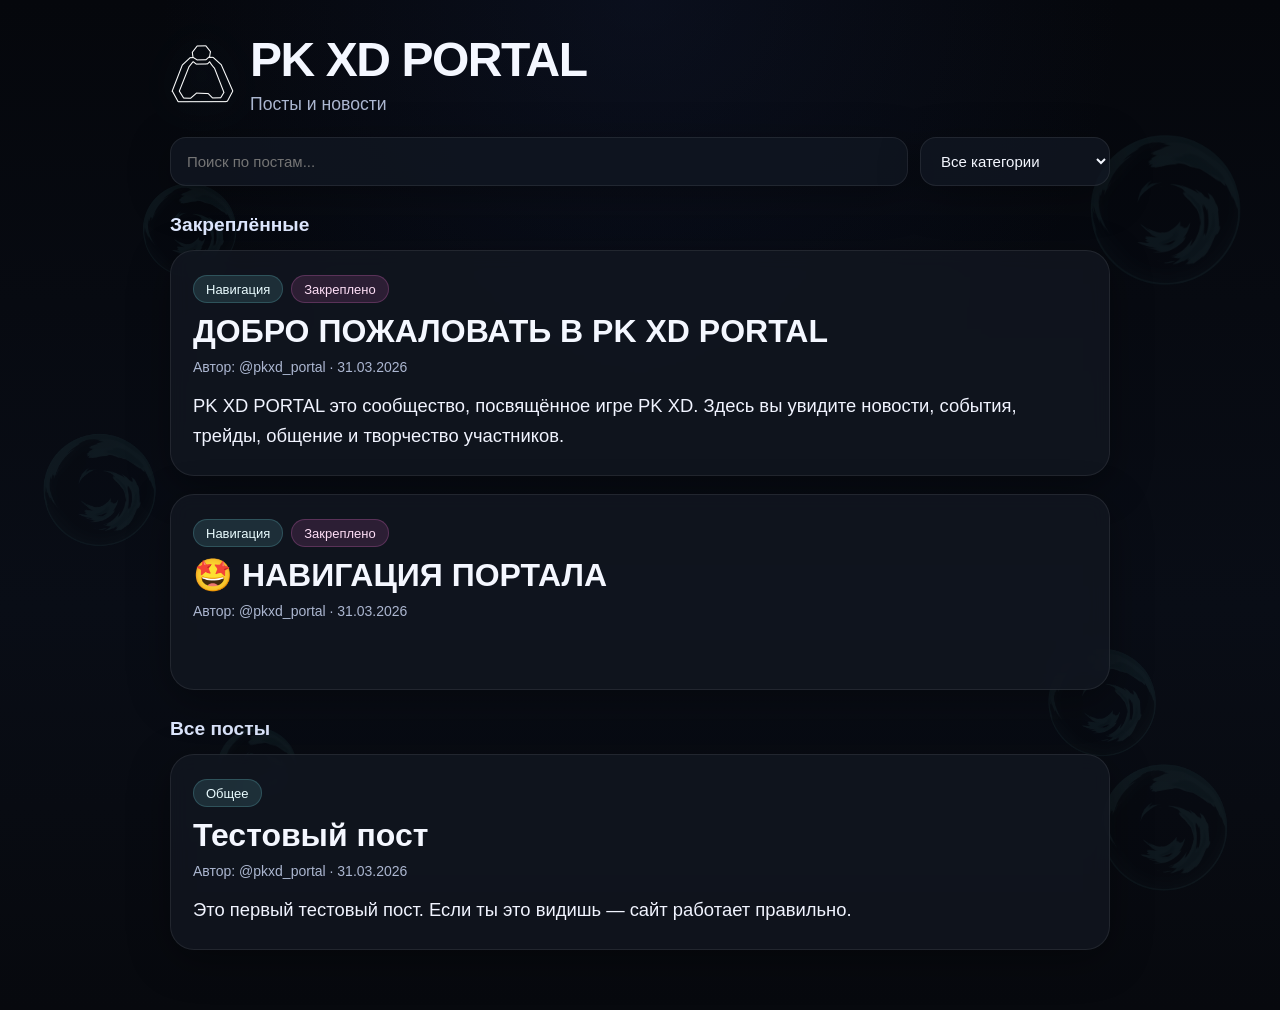
==== index.html @ 545fd077 "Refactor post handling and improve error handling" ====
<!DOCTYPE html>
<html lang="ru">
<head>
  <meta charset="UTF-8" />
  <meta name="viewport" content="width=device-width, initial-scale=1.0" />

  <title>PK XD PORTAL — Посты и новости</title>
  <meta name="description" content="Посты и новости PK XD PORTAL" />

  <meta property="og:title" content="PK XD PORTAL — Посты и новости" />
  <meta property="og:description" content="Новости, события, посты и обновления PK XD PORTAL" />
  <meta property="og:type" content="website" />
  <meta property="og:url" content="https://pkxdportal.github.io/pkxd-portal-posts/" />
  <meta property="og:image" content="https://pkxdportal.github.io/pkxd-portal-posts/assets/portal-badge.png" />

  <link rel="stylesheet" href="style.css" />
</head>
<body>
  <div class="page-bg"></div>

  <div class="container">
    <header class="hero">
      <div class="hero-top">
        <img
          src="assets/portal-badge.png"
          alt="Portal"
          class="hero-icon"
        />
        <div>
          <h1>PK XD PORTAL</h1>
          <p class="subtitle">Посты и новости</p>
        </div>
      </div>

      <div class="toolbar">
        <input
          id="searchInput"
          type="text"
          placeholder="Поиск по постам..."
          class="search-input"
        />

        <select id="categoryFilter" class="filter-select">
          <option value="all">Все категории</option>
        </select>
      </div>
    </header>

    <main>
      <section id="pinnedSection" class="section hidden">
        <h2 class="section-title">Закреплённые</h2>
        <div id="pinnedList" class="post-list"></div>
      </section>

      <section class="section">
        <h2 class="section-title">Все посты</h2>
        <div id="postList" class="post-list"></div>
      </section>
    </main>
  </div>

  <script>
    let allPosts = [];

    function parseDate(dateStr) {
      if (!dateStr || typeof dateStr !== "string" || !dateStr.includes(".")) {
        return new Date(0);
      }

      const [d, m, y] = dateStr.split(".");
      return new Date(`${y}-${m}-${d}`);
    }

    function sortPosts(posts) {
      return [...posts].sort((a, b) => {
        const aPinned = Boolean(a?.pinned);
        const bPinned = Boolean(b?.pinned);

        if (aPinned !== bPinned) {
          return bPinned - aPinned;
        }

        return parseDate(b?.date) - parseDate(a?.date);
      });
    }

    function escapeHtml(text) {
      return String(text ?? "")
        .replace(/&/g, "&amp;")
        .replace(/</g, "&lt;")
        .replace(/>/g, "&gt;");
    }

    function normalizePost(post) {
      return {
        title: post?.title || "Без названия",
        slug: post?.slug || "",
        date: post?.date || "",
        author: post?.author || "@pkxd_portal",
        description: post?.description || "",
        category: post?.category || "Общее",
        pinned: Boolean(post?.pinned)
      };
    }

    function renderCard(post) {
      const safePost = normalizePost(post);

      return `
        <a class="post-card" href="posts/${encodeURIComponent(safePost.slug)}.html">
          <div class="post-card-top">
            <div class="tag-row">
              <span class="tag">${escapeHtml(safePost.category)}</span>
              ${safePost.pinned ? `<span class="tag pin-tag">Закреплено</span>` : ""}
            </div>
          </div>
          <h3>${escapeHtml(safePost.title)}</h3>
          <div class="meta">Автор: ${escapeHtml(safePost.author)} · ${escapeHtml(safePost.date)}</div>
          <p>${escapeHtml(safePost.description)}</p>
        </a>
      `;
    }

    function renderPosts() {
      const search = document.getElementById("searchInput").value.trim().toLowerCase();
      const category = document.getElementById("categoryFilter").value;

      const filtered = sortPosts(allPosts).filter((rawPost) => {
        const post = normalizePost(rawPost);

        const title = post.title.toLowerCase();
        const description = post.description.toLowerCase();
        const postCategory = post.category.toLowerCase();

        const matchSearch =
          title.includes(search) ||
          description.includes(search) ||
          postCategory.includes(search);

        const matchCategory =
          category === "all" || post.category === category;

        return matchSearch && matchCategory;
      });

      const pinned = filtered.filter(post => post.pinned);
      const regular = filtered.filter(post => !post.pinned);

      const pinnedSection = document.getElementById("pinnedSection");
      const pinnedList = document.getElementById("pinnedList");
      const postList = document.getElementById("postList");

      pinnedList.innerHTML = pinned.map(renderCard).join("");
      postList.innerHTML = regular.map(renderCard).join("");

      if (pinned.length > 0) {
        pinnedSection.classList.remove("hidden");
      } else {
        pinnedSection.classList.add("hidden");
      }

      if (regular.length === 0 && pinned.length === 0) {
        postList.innerHTML = `<div class="empty-state">Ничего не найдено.</div>`;
      }
    }

    function fillCategories(posts) {
      const select = document.getElementById("categoryFilter");
      select.innerHTML = `<option value="all">Все категории</option>`;

      const categories = [
        ...new Set(posts.map(post => normalizePost(post).category))
      ].sort((a, b) => a.localeCompare(b, "ru"));

      for (const cat of categories) {
        const option = document.createElement("option");
        option.value = cat;
        option.textContent = cat;
        select.appendChild(option);
      }
    }

    async function loadPosts() {
      try {
        const response = await fetch(`posts.json?t=${Date.now()}`, {
          method: "GET",
          cache: "no-store",
          headers: {
            "Cache-Control": "no-cache"
          }
        });

        if (!response.ok) {
          throw new Error(`HTTP ${response.status}`);
        }

        const data = await response.json();

        if (!Array.isArray(data)) {
          throw new Error("posts.json должен быть массивом");
        }

        allPosts = data.map(normalizePost);

        fillCategories(allPosts);
        renderPosts();
      } catch (e) {
        document.getElementById("pinnedSection").classList.add("hidden");
        document.getElementById("postList").innerHTML =
          `<div class="empty-state">Не удалось загрузить посты.</div>`;
        console.error("Ошибка загрузки posts.json:", e);
      }
    }

    document.getElementById("searchInput").addEventListener("input", renderPosts);
    document.getElementById("categoryFilter").addEventListener("change", renderPosts);

    loadPosts();
  </script>
</body>
</html>
---- style.css ----
* {
  box-sizing: border-box;
}

:root {
  --bg: #07090e;
  --panel: rgba(18, 22, 32, 0.82);
  --panel-border: rgba(255, 255, 255, 0.08);
  --text: #f4f7ff;
  --muted: #acb7d1;
  --accent: #80f3ff;
  --accent-2: #ff77d9;
  --shadow: 0 10px 40px rgba(0, 0, 0, 0.35);
}

html {
  scroll-behavior: smooth;
}

body {
  margin: 0;
  font-family: Inter, Arial, sans-serif;
  background:
    radial-gradient(circle at top, rgba(20, 30, 60, 0.35), transparent 40%),
    linear-gradient(180deg, #05070c, #090d16 60%, #07090e);
  color: var(--text);
  min-height: 100vh;
  overflow-x: hidden;
}

.page-bg {
  position: fixed;
  inset: 0;
  pointer-events: none;
  z-index: 0;
  background-image:
    url("assets/portal-bg.webp"),
    url("assets/portal-bg.webp"),
    url("assets/portal-bg.webp"),
    url("assets/portal-bg.webp"),
    url("assets/portal-bg.webp"),
    url("assets/portal-bg.webp");
  background-repeat: no-repeat;
  background-size:
    160px 160px,
    120px 120px,
    135px 135px,
    100px 100px,
    115px 115px,
    85px 85px;
  background-position:
    right 34px top 130px,
    left 40px top 430px,
    right 48px top 760px,
    left 140px top 180px,
    right 120px bottom 140px,
    left 18% bottom 90px;
  opacity: 0.06;
}

.container {
  position: relative;
  z-index: 1;
  max-width: 980px;
  margin: 0 auto;
  padding: 36px 20px 60px;
}

.hero {
  margin-bottom: 28px;
}

.hero-top {
  display: flex;
  align-items: center;
  gap: 16px;
  margin-bottom: 22px;
}

.hero-icon {
  width: 64px;
  height: 64px;
  object-fit: contain;
  filter: drop-shadow(0 0 18px rgba(128, 243, 255, 0.18));
}

.hero h1 {
  margin: 0;
  font-size: 3rem;
  line-height: 1;
  letter-spacing: -0.03em;
}

.subtitle {
  margin: 10px 0 0;
  color: var(--muted);
  font-size: 1.1rem;
}

.toolbar {
  display: flex;
  gap: 12px;
  flex-wrap: wrap;
}

.search-input,
.filter-select {
  background: rgba(17, 23, 34, 0.82);
  color: var(--text);
  border: 1px solid rgba(255, 255, 255, 0.08);
  border-radius: 16px;
  padding: 14px 16px;
  font-size: 15px;
  outline: none;
  box-shadow: var(--shadow);
}

.search-input {
  flex: 1 1 320px;
}

.filter-select {
  min-width: 190px;
}

.section {
  margin-top: 28px;
}

.section-title {
  margin: 0 0 14px;
  font-size: 1.2rem;
  color: #dfe8ff;
}

.post-list {
  display: flex;
  flex-direction: column;
  gap: 18px;
}

.post-card {
  display: block;
  text-decoration: none;
  color: inherit;
  background: var(--panel);
  border: 1px solid var(--panel-border);
  border-radius: 24px;
  padding: 24px 22px;
  backdrop-filter: blur(10px);
  box-shadow: var(--shadow);
  transition: transform 0.18s ease, border-color 0.18s ease, box-shadow 0.18s ease;
}

.post-card:hover {
  transform: translateY(-3px);
  border-color: rgba(128, 243, 255, 0.2);
  box-shadow: 0 16px 42px rgba(0, 0, 0, 0.45);
}

.post-card h3 {
  margin: 0 0 10px;
  font-size: 2rem;
  line-height: 1.05;
}

.post-card p {
  margin: 0;
  font-size: 1.15rem;
  line-height: 1.65;
  color: #f1f4ff;
}

.meta {
  color: var(--muted);
  font-size: 14px;
  margin-bottom: 16px;
}

.tag-row {
  display: flex;
  gap: 8px;
  flex-wrap: wrap;
  margin-bottom: 12px;
}

.tag {
  display: inline-flex;
  align-items: center;
  min-height: 28px;
  padding: 0 12px;
  border-radius: 999px;
  font-size: 13px;
  color: #eafcff;
  background: rgba(128, 243, 255, 0.12);
  border: 1px solid rgba(128, 243, 255, 0.18);
}

.pin-tag {
  background: rgba(255, 119, 217, 0.12);
  border-color: rgba(255, 119, 217, 0.22);
  color: #ffdff7;
}

.hidden {
  display: none;
}

.empty-state {
  background: var(--panel);
  border: 1px solid var(--panel-border);
  border-radius: 24px;
  padding: 24px;
  color: var(--muted);
}

/* post page */
.post-page-wrap {
  position: relative;
  z-index: 1;
  max-width: 860px;
  margin: 0 auto;
  padding: 34px 20px 70px;
}

.post-page {
  background: rgba(14, 18, 28, 0.78);
  border: 1px solid rgba(255, 255, 255, 0.08);
  border-radius: 28px;
  padding: 28px 24px 32px;
  backdrop-filter: blur(12px);
  box-shadow: var(--shadow);
}

.back-link {
  display: inline-block;
  margin-bottom: 20px;
  color: var(--accent);
  text-decoration: none;
  font-size: 15px;
}

.back-link:hover {
  text-decoration: underline;
}

.post-page h1 {
  margin: 0 0 12px;
  font-size: 2.6rem;
  line-height: 1.05;
}

.post-content {
  font-size: 1.14rem;
  line-height: 1.9;
  color: #f2f6ff;
}

.post-content p {
  margin: 0 0 1.1em;
}

.post-actions {
  display: flex;
  gap: 10px;
  flex-wrap: wrap;
  margin-top: 28px;
}

.action-btn {
  border: 1px solid rgba(255, 255, 255, 0.08);
  background: rgba(18, 24, 36, 0.82);
  color: var(--text);
  border-radius: 14px;
  padding: 12px 14px;
  cursor: pointer;
  font-size: 14px;
}

.like-count {
  color: var(--muted);
  font-size: 14px;
}

@media (max-width: 700px) {
  .container {
    padding: 28px 16px 52px;
  }

  .hero {
    margin-bottom: 22px;
  }

  .hero-top {
    align-items: center;
    gap: 12px;
    margin-bottom: 18px;
  }

  .hero h1 {
    font-size: 2rem;
    line-height: 0.98;
    letter-spacing: -0.02em;
  }

  .subtitle {
    font-size: 0.98rem;
    margin-top: 8px;
  }

  .hero-icon {
    width: 44px;
    height: 44px;
    flex-shrink: 0;
  }

  .toolbar {
    gap: 10px;
  }

  .search-input,
  .filter-select {
    width: 100%;
    min-width: 0;
    padding: 14px 14px;
    font-size: 14px;
  }

  .post-card {
    padding: 20px 18px;
    border-radius: 22px;
  }

  .post-card h3,
  .post-page h1 {
    font-size: 1.55rem;
    line-height: 1.04;
  }

  .post-card p,
  .post-content {
    font-size: 1rem;
    line-height: 1.75;
  }

  .meta {
    font-size: 13px;
  }

  .tag {
    font-size: 12px;
    min-height: 26px;
    padding: 0 11px;
  }

  .page-bg {
    background-image:
      url("assets/portal-bg.webp"),
      url("assets/portal-bg.webp"),
      url("assets/portal-bg.webp"),
      url("assets/portal-bg.webp"),
      url("assets/portal-bg.webp"),
      url("assets/portal-bg.webp");
    background-repeat: no-repeat;
    background-size:
      96px 96px,
      74px 74px,
      84px 84px,
      64px 64px,
      76px 76px,
      56px 56px;
    background-position:
      right -10px top 205px,
      left -8px top 690px,
      right -10px top 1080px,
      left 74% top 430px,
      left 6px bottom 180px,
      right 12% bottom 80px;
    opacity: 0.05;
  }
}
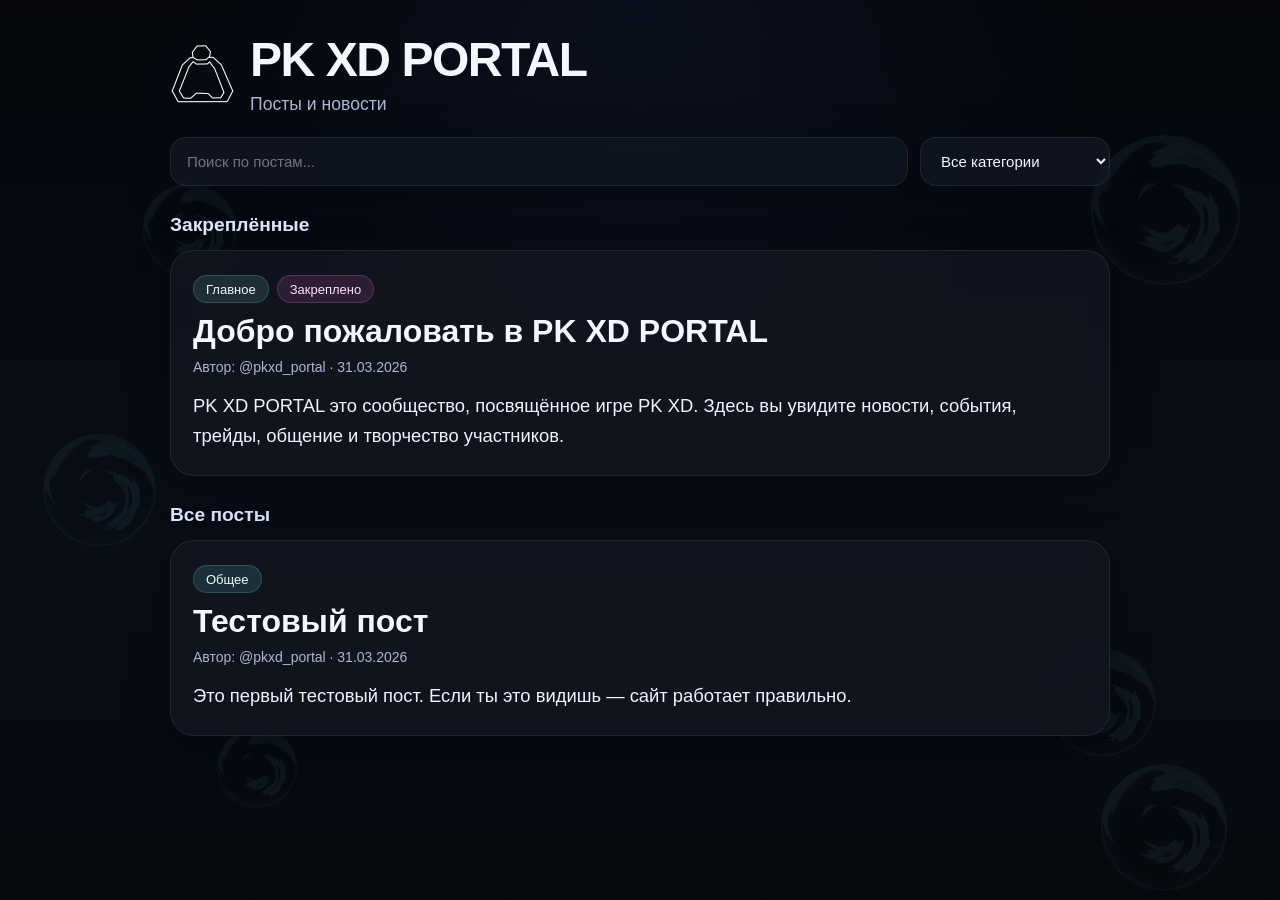
==== commit d5ed4f4c: "Fix author handle in post object" ====
--- a/index.html
+++ b/index.html
@@ -96,7 +96,7 @@
         title: post?.title || "Без названия",
         slug: post?.slug || "",
         date: post?.date || "",
-        author: post?.author || "@pkxd_portal",
+        author: post?.author || "@pkxdportal",
         description: post?.description || "",
         category: post?.category || "Общее",
         pinned: Boolean(post?.pinned)
--- a/style.css
+++ b/style.css
@@ -260,6 +260,16 @@
   margin: 0 0 1.1em;
 }
 
+.post-content a {
+  color: var(--accent);
+  text-decoration: underline;
+  word-break: break-word;
+}
+
+.post-content a:hover {
+  opacity: 0.9;
+}
+
 .post-actions {
   display: flex;
   gap: 10px;
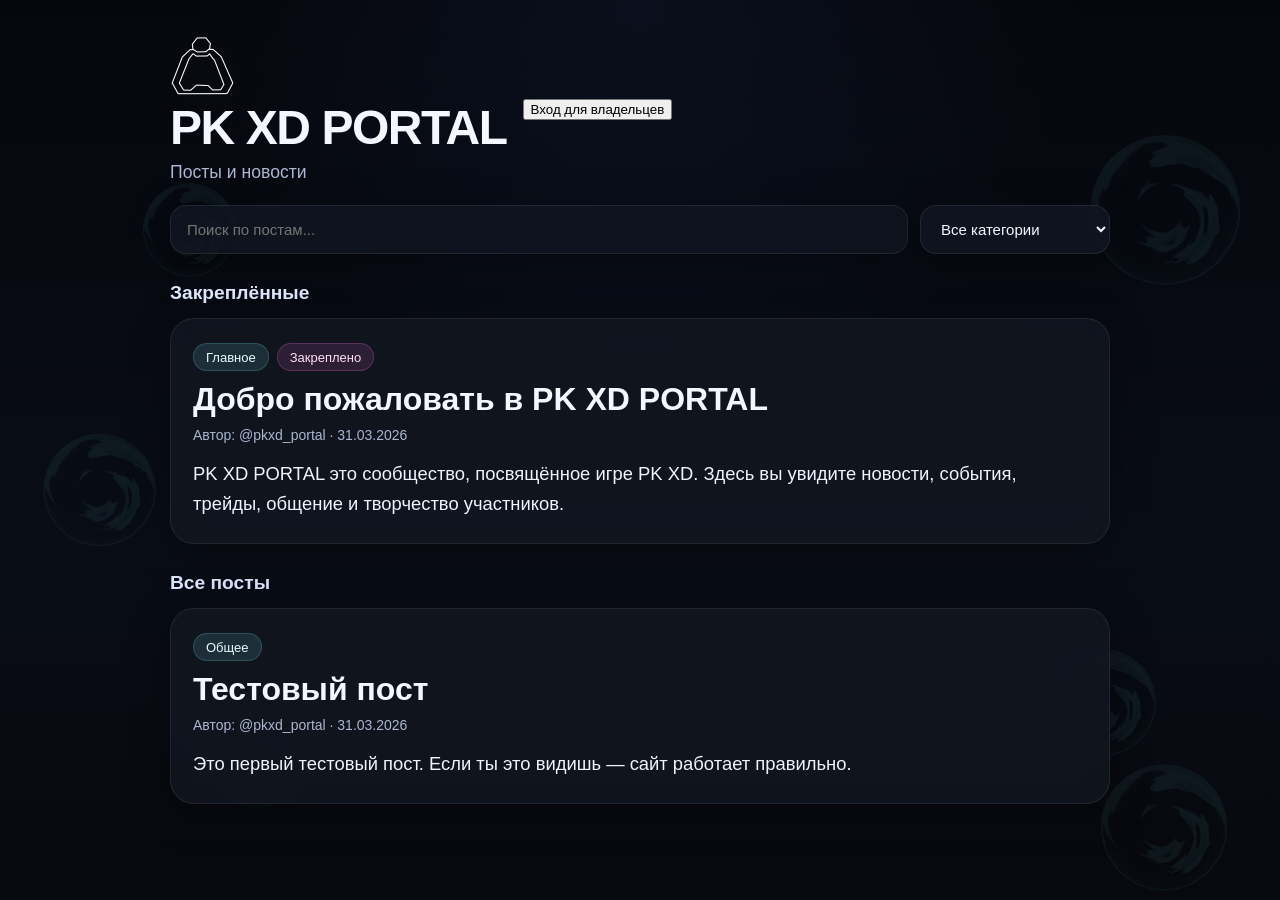
==== commit 46e79f3d: "Refactor login/logout functions and update author handle" ====
--- a/index.html
+++ b/index.html
@@ -21,14 +21,21 @@
   <div class="container">
     <header class="hero">
       <div class="hero-top">
-        <img
-          src="assets/portal-badge.png"
-          alt="Portal"
-          class="hero-icon"
-        />
-        <div>
-          <h1>PK XD PORTAL</h1>
-          <p class="subtitle">Посты и новости</p>
+        <div class="hero-title-wrap">
+          <img
+            src="assets/portal-badge.png"
+            alt="Portal"
+            class="hero-icon"
+          />
+          <div>
+            <h1>PK XD PORTAL</h1>
+            <p class="subtitle">Посты и новости</p>
+          </div>
+        </div>
+
+        <div class="owner-actions">
+          <button id="loginBtn" class="owner-btn" onclick="login()">Вход для владельцев</button>
+          <button id="logoutBtn" class="owner-btn hidden" onclick="logout()">Выйти</button>
         </div>
       </div>
 
@@ -96,7 +103,7 @@
         title: post?.title || "Без названия",
         slug: post?.slug || "",
         date: post?.date || "",
-        author: post?.author || "@pkxdportal",
+        author: post?.author || "@pkxd_portal",
         description: post?.description || "",
         category: post?.category || "Общее",
         pinned: Boolean(post?.pinned)
@@ -180,6 +187,36 @@
       }
     }
 
+    function login() {
+      window.location.href = "https://YOUR-WORKER.workers.dev/login";
+    }
+
+    function logout() {
+      localStorage.removeItem("gh_token");
+      localStorage.removeItem("gh_login");
+      document.body.classList.remove("admin");
+      updateAuthUI();
+      location.reload();
+    }
+
+    function updateAuthUI() {
+      const token = localStorage.getItem("gh_token");
+      const login = localStorage.getItem("gh_login");
+
+      const loginBtn = document.getElementById("loginBtn");
+      const logoutBtn = document.getElementById("logoutBtn");
+
+      if (token && login === "pkxdportal") {
+        document.body.classList.add("admin");
+        loginBtn.classList.add("hidden");
+        logoutBtn.classList.remove("hidden");
+      } else {
+        document.body.classList.remove("admin");
+        loginBtn.classList.remove("hidden");
+        logoutBtn.classList.add("hidden");
+      }
+    }
+
     async function loadPosts() {
       try {
         const response = await fetch(`posts.json?t=${Date.now()}`, {
@@ -215,6 +252,7 @@
     document.getElementById("searchInput").addEventListener("input", renderPosts);
     document.getElementById("categoryFilter").addEventListener("change", renderPosts);
 
+    updateAuthUI();
     loadPosts();
   </script>
 </body>
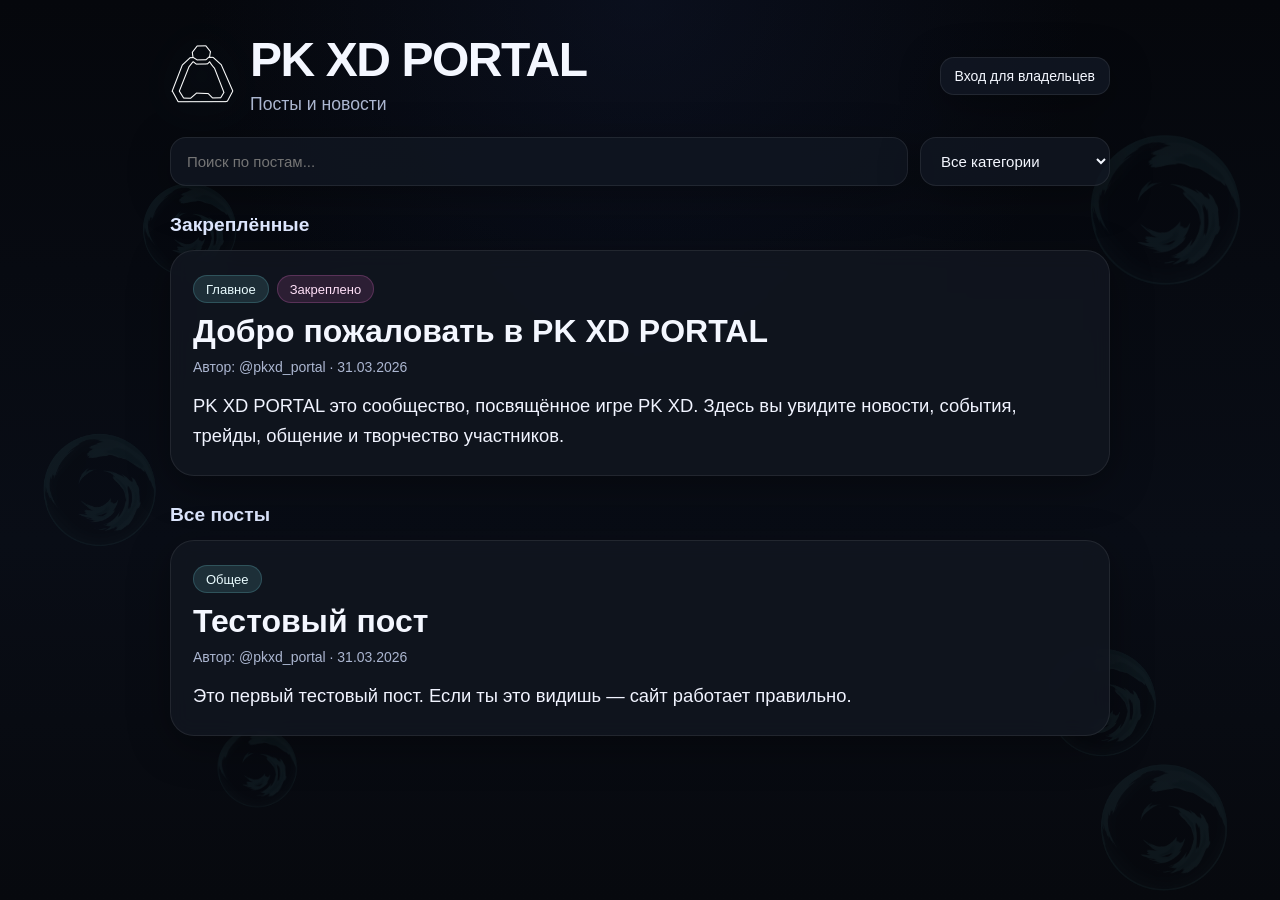
==== commit 3d154115: "Update login URL to use HTTPS" ====
--- a/index.html
+++ b/index.html
@@ -188,7 +188,7 @@
     }
 
     function login() {
-      window.location.href = "https://YOUR-WORKER.workers.dev/login";
+      window.location.href = "https://pkxd-auth.turborussnezkiy.workers.dev/login";
     }
 
     function logout() {
--- a/style.css
+++ b/style.css
@@ -73,8 +73,17 @@
 .hero-top {
   display: flex;
   align-items: center;
+  justify-content: space-between;
   gap: 16px;
   margin-bottom: 22px;
+  flex-wrap: wrap;
+}
+
+.hero-title-wrap {
+  display: flex;
+  align-items: center;
+  gap: 16px;
+  min-width: 0;
 }
 
 .hero-icon {
@@ -95,6 +104,30 @@
   margin: 10px 0 0;
   color: var(--muted);
   font-size: 1.1rem;
+}
+
+.owner-actions {
+  margin-left: auto;
+  display: flex;
+  gap: 10px;
+  align-items: center;
+}
+
+.owner-btn {
+  border: 1px solid rgba(255, 255, 255, 0.08);
+  background: rgba(18, 24, 36, 0.82);
+  color: var(--text);
+  border-radius: 14px;
+  padding: 10px 14px;
+  cursor: pointer;
+  font-size: 14px;
+  box-shadow: var(--shadow);
+  transition: border-color 0.18s ease, transform 0.18s ease;
+}
+
+.owner-btn:hover {
+  border-color: rgba(128, 243, 255, 0.22);
+  transform: translateY(-1px);
 }
 
 .toolbar {
@@ -203,7 +236,7 @@
 }
 
 .hidden {
-  display: none;
+  display: none !important;
 }
 
 .empty-state {
@@ -302,9 +335,13 @@
   }
 
   .hero-top {
-    align-items: center;
     gap: 12px;
     margin-bottom: 18px;
+  }
+
+  .hero-title-wrap {
+    width: 100%;
+    gap: 12px;
   }
 
   .hero h1 {
@@ -322,6 +359,17 @@
     width: 44px;
     height: 44px;
     flex-shrink: 0;
+  }
+
+  .owner-actions {
+    width: 100%;
+    margin-left: 0;
+    display: flex;
+    flex-direction: column;
+  }
+
+  .owner-btn {
+    width: 100%;
   }
 
   .toolbar {
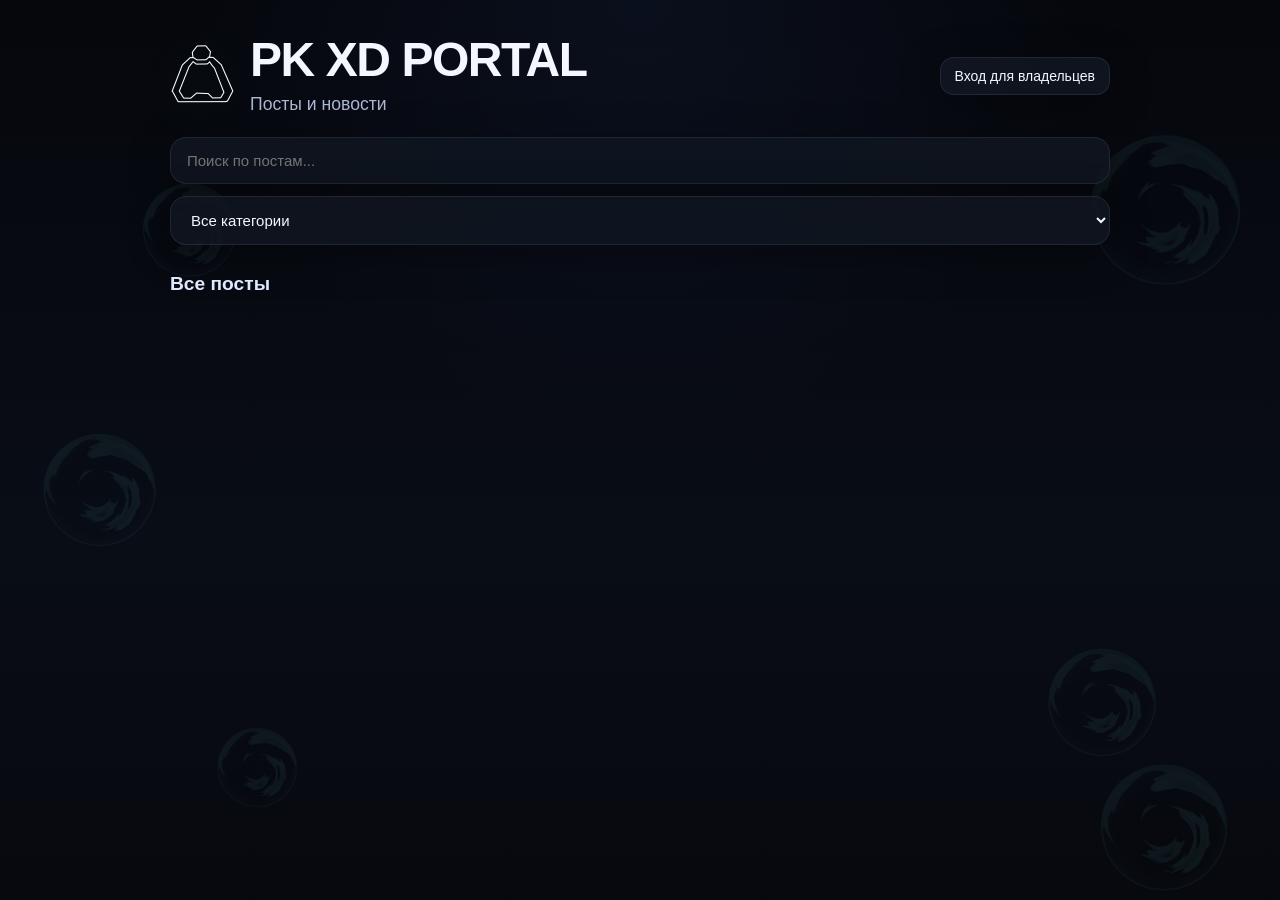
==== commit 376a8398: "Implement new post modal and update buttons Added new post creation functionality and updated login/" ====
--- a/index.html
+++ b/index.html
@@ -34,8 +34,9 @@
         </div>
 
         <div class="owner-actions">
-          <button id="loginBtn" class="owner-btn" onclick="login()">Вход для владельцев</button>
-          <button id="logoutBtn" class="owner-btn hidden" onclick="logout()">Выйти</button>
+          <button id="newPostBtn" class="owner-btn hidden" type="button" onclick="openCreateModal()">+ Новый пост</button>
+          <button id="loginBtn" class="owner-btn" type="button" onclick="login()">Вход для владельцев</button>
+          <button id="logoutBtn" class="owner-btn hidden" type="button" onclick="logout()">Выйти</button>
         </div>
       </div>
 
@@ -66,155 +67,663 @@
     </main>
   </div>
 
-  <script>
-    let allPosts = [];
-
-    function parseDate(dateStr) {
-      if (!dateStr || typeof dateStr !== "string" || !dateStr.includes(".")) {
-        return new Date(0);
-      }
-
-      const [d, m, y] = dateStr.split(".");
-      return new Date(`${y}-${m}-${d}`);
-    }
-
-    function sortPosts(posts) {
-      return [...posts].sort((a, b) => {
-        const aPinned = Boolean(a?.pinned);
-        const bPinned = Boolean(b?.pinned);
-
-        if (aPinned !== bPinned) {
-          return bPinned - aPinned;
-        }
-
-        return parseDate(b?.date) - parseDate(a?.date);
-      });
-    }
-
-    function escapeHtml(text) {
-      return String(text ?? "")
-        .replace(/&/g, "&amp;")
-        .replace(/</g, "&lt;")
-        .replace(/>/g, "&gt;");
-    }
-
-    function normalizePost(post) {
-      return {
-        title: post?.title || "Без названия",
-        slug: post?.slug || "",
-        date: post?.date || "",
-        author: post?.author || "@pkxd_portal",
-        description: post?.description || "",
-        category: post?.category || "Общее",
-        pinned: Boolean(post?.pinned)
-      };
-    }
-
-    function renderCard(post) {
-      const safePost = normalizePost(post);
-
-      return `
-        <a class="post-card" href="posts/${encodeURIComponent(safePost.slug)}.html">
-          <div class="post-card-top">
-            <div class="tag-row">
-              <span class="tag">${escapeHtml(safePost.category)}</span>
-              ${safePost.pinned ? `<span class="tag pin-tag">Закреплено</span>` : ""}
-            </div>
-          </div>
-          <h3>${escapeHtml(safePost.title)}</h3>
-          <div class="meta">Автор: ${escapeHtml(safePost.author)} · ${escapeHtml(safePost.date)}</div>
-          <p>${escapeHtml(safePost.description)}</p>
-        </a>
-      `;
-    }
-
-    function renderPosts() {
-      const search = document.getElementById("searchInput").value.trim().toLowerCase();
-      const category = document.getElementById("categoryFilter").value;
-
-      const filtered = sortPosts(allPosts).filter((rawPost) => {
-        const post = normalizePost(rawPost);
-
-        const title = post.title.toLowerCase();
-        const description = post.description.toLowerCase();
-        const postCategory = post.category.toLowerCase();
-
-        const matchSearch =
-          title.includes(search) ||
-          description.includes(search) ||
-          postCategory.includes(search);
-
-        const matchCategory =
-          category === "all" || post.category === category;
-
-        return matchSearch && matchCategory;
-      });
-
-      const pinned = filtered.filter(post => post.pinned);
-      const regular = filtered.filter(post => !post.pinned);
-
-      const pinnedSection = document.getElementById("pinnedSection");
-      const pinnedList = document.getElementById("pinnedList");
-      const postList = document.getElementById("postList");
-
-      pinnedList.innerHTML = pinned.map(renderCard).join("");
-      postList.innerHTML = regular.map(renderCard).join("");
-
-      if (pinned.length > 0) {
-        pinnedSection.classList.remove("hidden");
-      } else {
-        pinnedSection.classList.add("hidden");
-      }
-
-      if (regular.length === 0 && pinned.length === 0) {
-        postList.innerHTML = `<div class="empty-state">Ничего не найдено.</div>`;
-      }
-    }
-
-    function fillCategories(posts) {
-      const select = document.getElementById("categoryFilter");
-      select.innerHTML = `<option value="all">Все категории</option>`;
-
-      const categories = [
-        ...new Set(posts.map(post => normalizePost(post).category))
-      ].sort((a, b) => a.localeCompare(b, "ru"));
-
-      for (const cat of categories) {
-        const option = document.createElement("option");
-        option.value = cat;
-        option.textContent = cat;
-        select.appendChild(option);
-      }
-    }
-
-    function login() {
-      window.location.href = "https://pkxd-auth.turborussnezkiy.workers.dev/login";
-    }
-
-    function logout() {
-      localStorage.removeItem("gh_token");
-      localStorage.removeItem("gh_login");
-      document.body.classList.remove("admin");
-      updateAuthUI();
-      location.reload();
-    }
-
-    function updateAuthUI() {
-      const token = localStorage.getItem("gh_token");
-      const login = localStorage.getItem("gh_login");
-
-      const loginBtn = document.getElementById("loginBtn");
+  <div id="adminModal" class="modal-backdrop hidden">
+    <div class="modal-card">
+      <div class="modal-header">
+        <h2 id="modalTitle">Новый пост</h2>
+        <button class="modal-close" type="button" onclick="closeAdminModal()">✕</button>
+      </div>
+
+      <div class="modal-body">
+        <input type="hidden" id="postMode" value="create" />
+        <input type="hidden" id="postOriginalSlug" value="" />
+
+        <label class="form-label">
+          Slug
+          <input id="postSlug" class="form-input" type="text" placeholder="dobro-pozhalovat-v-portal" />
+        </label>
+
+        <label class="form-label">
+          Заголовок
+          <input id="postTitle" class="form-input" type="text" placeholder="Заголовок поста" />
+        </label>
+
+        <label class="form-label">
+          Краткое описание
+          <input id="postDescription" class="form-input" type="text" placeholder="Краткий текст для карточки" />
+        </label>
+
+        <div class="form-grid">
+          <label class="form-label">
+            Категория
+            <input id="postCategory" class="form-input" type="text" placeholder="Новости" />
+          </label>
+
+          <label class="form-label checkbox-label">
+            <input id="postPinned" type="checkbox" />
+            <span>Закрепить пост</span>
+          </label>
+        </div>
+
+        <label class="form-label">
+          Картинка поста
+          <div class="image-tools">
+            <input id="postImage" class="form-input" type="text" placeholder="assets/posts/..." readonly />
+            <input id="imageUpload" type="file" accept="image/*" hidden />
+            <button type="button" class="secondary-btn" onclick="document.getElementById('imageUpload').click()">Загрузить</button>
+[03.04.2026 9:32] TURBORAY: const loginBtn = document.getElementById("loginBtn");
       const logoutBtn = document.getElementById("logoutBtn");
+      const newPostBtn = document.getElementById("newPostBtn");
 
       if (token && login === "pkxdportal") {
         document.body.classList.add("admin");
         loginBtn.classList.add("hidden");
         logoutBtn.classList.remove("hidden");
+        newPostBtn.classList.remove("hidden");
       } else {
         document.body.classList.remove("admin");
         loginBtn.classList.remove("hidden");
         logoutBtn.classList.add("hidden");
-      }
+        newPostBtn.classList.add("hidden");
+      }
+    }
+
+    function isAdmin() {
+      return document.body.classList.contains("admin");
+    }
+
+    function getToken() {
+      return localStorage.getItem("gh_token") || "";
+    }
+
+    async function ghFetch(url, options = {}) {
+      const token = getToken();
+
+      if (!token) {
+        throw new Error("Нет GitHub токена. Войди заново.");
+      }
+
+      const response = await fetch(url, {
+        ...options,
+        headers: {
+          "Authorization": Bearer ${token},
+          "Accept": "application/vnd.github+json",
+          ...(options.headers || {})
+        }
+      });
+
+      return response;
+    }
+
+    function encodeBase64Unicode(str) {
+      return btoa(unescape(encodeURIComponent(str)));
+    }
+
+    async function getRepoFile(path) {
+      const url = https://api.github.com/repos/${REPO_OWNER}/${REPO_NAME}/contents/${path};
+      const response = await ghFetch(url);
+
+      if (response.status === 404) {
+        return null;
+      }
+
+      if (!response.ok) {
+        throw new Error(`Ошибка чтения ${path}: HTTP ${response.status}`);
+      }
+
+      return await response.json();
+    }
+
+    async function putRepoFile(path, content, message, sha = null) {
+      const url = https://api.github.com/repos/${REPO_OWNER}/${REPO_NAME}/contents/${path};
+      const body = {
+        message,
+        content: encodeBase64Unicode(content)
+      };
+
+      if (sha) {
+        body.sha = sha;
+      }
+
+      const response = await ghFetch(url, {
+        method: "PUT",
+        headers: {
+          "Content-Type": "application/json"
+        },
+        body: JSON.stringify(body)
+      });
+
+      if (!response.ok) {
+        const text = await response.text();
+        throw new Error(`Ошибка записи ${path}: HTTP ${response.status}\n${text}`);
+      }
+
+      return await response.json();
+    }
+
+    async function putRepoBinaryFile(path, base64Content, message, sha = null) {
+      const url = https://api.github.com/repos/${REPO_OWNER}/${REPO_NAME}/contents/${path};
+      const body = {
+        message,
+        content: base64Content
+      };
+
+      if (sha) {
+        body.sha = sha;
+      }
+
+      const response = await ghFetch(url, {
+        method: "PUT",
+        headers: {
+          "Content-Type": "application/json"
+        },
+        body: JSON.stringify(body)
+      });
+
+      if (!response.ok) {
+        const text = await response.text();
+        throw new Error(`Ошибка загрузки файла ${path}: HTTP ${response.status}\n${text}`);
+      }
+
+      return await response.json();
+    }
+
+    async function deleteRepoFile(path, message, sha) {
+      const url = https://api.github.com/repos/${REPO_OWNER}/${REPO_NAME}/contents/${path};
+
+      const response = await ghFetch(url, {
+        method: "DELETE",
+        headers: {
+          "Content-Type": "application/json"
+        },
+        body: JSON.stringify({
+          message,
+          sha
+        })
+      });
+
+      if (!response.ok) {
+        const text = await response.text();
+        throw new Error(`Ошибка удаления ${path}: HTTP ${response.status}\n${text}`);
+      }
+
+      return await response.json();
+    }
+
+    async function loadPostsJsonFromRepo() {
+      const file = await getRepoFile("posts.json");
+      if (!file) {
+        throw new Error("posts.json не найден");
+      }
+
+      const json = decodeURIComponent(escape(atob(file.content.replace(/\n/g, ""))));
+      return {
+        data: JSON.parse(json),
+        sha: file.sha
+      };
+    }
+[03.04.2026 9:32] TURBORAY: async function loadPostHtmlContent(slug) {
+      const response = await fetch(`posts/${encodeURIComponent(slug)}.html?t=${Date.now()}`, {
+        cache: "no-store"
+      });
+
+      if (!response.ok) {
+        return {
+          content: "",
+          image: ""
+        };
+      }
+
+      const html = await response.text();
+      const doc = new DOMParser().parseFromString(html, "text/html");
+
+      const paragraphs = [...doc.querySelectorAll(".post-content p")]
+        .map(p => p.textContent.trim())
+        .filter(Boolean);
+
+      const imageEl = doc.querySelector(".post-cover img");
+      const image = imageEl ? imageEl.getAttribute("src").replace("../", "") : "";
+
+      return {
+        content: paragraphs.join("\n"),
+        image
+      };
+    }
+
+    function buildPostHtml(post) {
+      const title = post.title || "Без названия";
+      const description = post.description || "";
+      const slug = post.slug;
+      const category = post.category || "Общее";
+      const pinned = Boolean(post.pinned);
+      const date = post.date || todayDate();
+      const image = post.image || "";
+      const content = post.content || "";
+
+      return `<!DOCTYPE html>
+<html lang="ru">
+<head>
+  <meta charset="UTF-8" />
+  <meta name="viewport" content="width=device-width, initial-scale=1.0" />
+  <title>${escapeHtml(title)}</title>
+  <meta name="description" content="${escapeAttr(description)}" />
+  <meta property="og:title" content="${escapeAttr(title)}" />
+  <meta property="og:description" content="${escapeAttr(description)}" />
+  <meta property="og:type" content="article" />
+  <meta property="og:url" content="${SITE_URL}/posts/${encodeURIComponent(slug)}.html" />
+  <meta property="og:image" content="${image ? ${SITE_URL}/${image} : `${SITE_URL}/assets/portal-badge.png`}" />
+  <link rel="stylesheet" href="../style.css" />
+</head>
+<body>
+  <div class="page-bg"></div>
+
+  <div class="post-page-wrap">
+    <div class="post-page">
+      <a class="back-link" href="../index.html">← Назад</a>
+
+      <div class="tag-row">
+        <span class="tag">${escapeHtml(category)}</span>
+        ${pinned ? <span class="tag pin-tag">Закреплено</span> : ""}
+      </div>
+
+      ${image ? `
+        <div class="post-cover">
+          <img src="../${escapeAttr(image)}" alt="${escapeAttr(title)}" />
+        </div>
+      ` : ""}
+
+      <h1>${escapeHtml(title)}</h1>
+      <div class="meta">Автор: ${escapeHtml(DEFAULT_AUTHOR)} · ${escapeHtml(date)}</div>
+
+      <div class="post-content">
+        ${buildParagraphs(content)}
+      </div>
+
+      <div class="post-actions">
+        <button class="action-btn" id="likeBtn">❤️ Нравится</button>
+        <button class="action-btn" id="copyBtn">🔗 Копировать ссылку</button>
+        <span class="like-count" id="likeCount">Лайков: 0</span>
+      </div>
+    </div>
+  </div>
+
+  <script>
+    const slug = ${JSON.stringify(slug)};
+    const likeKey = "likes_" + slug;
+    const likedKey = "liked_" + slug;
+
+    const countEl = document.getElementById("likeCount");
+    const likeBtn = document.getElementById("likeBtn");
+    const copyBtn = document.getElementById("copyBtn");
+
+    function refreshLikes() {
+      const count = parseInt(localStorage.getItem(likeKey) || "0", 10);
+      const liked = localStorage.getItem(likedKey) === "1";
+      countEl.textContent = "Лайков: " + count;
+      likeBtn.textContent = liked ? "💖 Лайк поставлен" : "❤️ Нравится";
+    }
+
+    likeBtn.addEventListener("click", () => {
+      const liked = localStorage.getItem(likedKey) === "1";
+      let count = parseInt(localStorage.getItem(likeKey) || "0", 10);
+
+      if (liked) {
+        count = Math.max(0, count - 1);
+        localStorage.setItem(likedKey, "0");
+      } else {
+        count += 1;
+        localStorage.setItem(likedKey, "1");
+      }
+
+      localStorage.setItem(likeKey, String(count));
+      refreshLikes();
+    });
+
+    copyBtn.addEventListener("click", async () => {
+      try {
+        await navigator.clipboard.writeText(window.location.href);
+        copyBtn.textContent = "✅ Ссылка скопирована";
+        setTimeout(() => {
+          copyBtn.
+[03.04.2026 9:32] TURBORAY: textContent = "🔗 Копировать ссылку";
+        }, 1800);
+      } catch (e) {
+        alert("Не удалось скопировать ссылку");
+      }
+    });
+
+    refreshLikes();
+  <\/script>
+</body>
+</html>`;
+    }
+
+    function closeAdminMenu() {
+      const menu = document.getElementById("adminMenu");
+      menu.classList.add("hidden");
+      menu.innerHTML = "";
+      activeMenuSlug = null;
+    }
+
+    function toggleAdminMenu(event, slug) {
+      event.preventDefault();
+      event.stopPropagation();
+
+      const menu = document.getElementById("adminMenu");
+
+      if (activeMenuSlug === slug && !menu.classList.contains("hidden")) {
+        closeAdminMenu();
+        return;
+      }
+
+      const post = allPosts.find(item => normalizePost(item).slug === slug);
+      if (!post) return;
+
+      const safePost = normalizePost(post);
+
+      menu.innerHTML = `
+        <button type="button" onclick="editPost('${escapeAttr(safePost.slug)}')">Редактировать</button>
+        <button type="button" onclick="togglePinPost('${escapeAttr(safePost.slug)}')">${safePost.pinned ? "Открепить" : "Закрепить"}</button>
+        <button type="button" class="danger-btn" onclick="deletePost('${escapeAttr(safePost.slug)}')">Удалить</button>
+      `;
+
+      const rect = event.currentTarget.getBoundingClientRect();
+      menu.style.top = ${window.scrollY + rect.bottom + 8}px;
+      menu.style.left = ${window.scrollX + rect.right - 180}px;
+      menu.classList.remove("hidden");
+
+      activeMenuSlug = slug;
+    }
+
+    async function togglePinPost(slug) {
+      closeAdminMenu();
+
+      const post = allPosts.find(item => normalizePost(item).slug === slug);
+      if (!post) return;
+
+      const safePost = normalizePost(post);
+
+      await savePostData({
+        ...safePost,
+        content: (await loadPostHtmlContent(slug)).content,
+        image: safePost.image || (await loadPostHtmlContent(slug)).image,
+        pinned: !safePost.pinned
+      }, slug);
+    }
+
+    function openCreateModal() {
+      if (!isAdmin()) return;
+
+      document.getElementById("modalTitle").textContent = "Новый пост";
+      document.getElementById("postMode").value = "create";
+      document.getElementById("postOriginalSlug").value = "";
+      document.getElementById("postSlug").value = "";
+      document.getElementById("postTitle").value = "";
+      document.getElementById("postDescription").value = "";
+      document.getElementById("postCategory").value = "Общее";
+      document.getElementById("postPinned").checked = false;
+      document.getElementById("postImage").value = "";
+      document.getElementById("postContent").value = "";
+      document.getElementById("imageUpload").value = "";
+      updateImagePreview("");
+      document.getElementById("adminModal").classList.remove("hidden");
+    }
+
+    async function editPost(slug) {
+      closeAdminMenu();
+
+      const post = allPosts.find(item => normalizePost(item).slug === slug);
+      if (!post) return;
+
+      const safePost = normalizePost(post);
+      const htmlData = await loadPostHtmlContent(slug);
+
+      document.getElementById("modalTitle").textContent = "Редактировать пост";
+      document.getElementById("postMode").value = "edit";
+      document.getElementById("postOriginalSlug").value = safePost.slug;
+      document.getElementById("postSlug").value = safePost.slug;
+      document.getElementById("postTitle").value = safePost.title;
+      document.getElementById("postDescription").value = safePost.description;
+      document.getElementById("postCategory").value = safePost.category;
+      document.getElementById("postPinned").checked = safePost.pinned;
+      document.getElementById("postImage").value = safePost.image  htmlData.image  "";
+      document.getElementById("postContent").value = htmlData.content || "";
+      document.getElementById("imageUpload").value = "";
+      updateImagePreview(document.getElementById("postImage").value);
+      document.getElementById("adminModal").classList.remove("hidden");
+    }
+
+    function closeAdminModal() {
+      document.getElementById("adminModal").classList.add("hidden");
+    }
+[03.04.2026 9:32] TURBORAY: function clearImage() {
+      document.getElementById("postImage").value = "";
+      document.getElementById("imageUpload").value = "";
+      updateImagePreview("");
+    }
+
+    function updateImagePreview(src) {
+      const wrap = document.getElementById("imagePreviewWrap");
+      const img = document.getElementById("imagePreview");
+
+      if (src) {
+        img.src = src;
+        wrap.classList.remove("hidden");
+      } else {
+        img.src = "";
+        wrap.classList.add("hidden");
+      }
+    }
+
+    document.addEventListener("click", (event) => {
+      const menu = document.getElementById("adminMenu");
+      if (!menu.contains(event.target) && !event.target.classList.contains("post-more-btn")) {
+        closeAdminMenu();
+      }
+    });
+
+    document.getElementById("imageUpload").addEventListener("change", async (event) => {
+      const file = event.target.files?.[0];
+      if (!file) return;
+
+      if (!isAdmin()) {
+        alert("Нет доступа.");
+        return;
+      }
+
+      try {
+        const uploadedPath = await uploadImageToRepo(file);
+        document.getElementById("postImage").value = uploadedPath;
+        updateImagePreview(uploadedPath);
+      } catch (error) {
+        alert(error.message);
+      }
+    });
+
+    async function uploadImageToRepo(file) {
+      const ext = file.name.includes(".") ? file.name.split(".").pop().toLowerCase() : "png";
+      const filename = ${Date.now()}-${slugify(file.name.replace(/\.[^.]+$/, ""))}.${ext};
+      const path = assets/posts/${filename};
+
+      const base64Content = await fileToBase64(file);
+
+      await putRepoBinaryFile(
+        path,
+        base64Content,
+        Upload image: ${filename}
+      );
+
+      return path;
+    }
+
+    function fileToBase64(file) {
+      return new Promise((resolve, reject) => {
+        const reader = new FileReader();
+
+        reader.onload = () => {
+          const result = String(reader.result || "");
+          const base64 = result.split(",")[1] || "";
+          resolve(base64);
+        };
+
+        reader.onerror = () => reject(new Error("Не удалось прочитать файл."));
+        reader.readAsDataURL(file);
+      });
+    }
+
+    async function savePostFromModal() {
+      if (isSaving) return;
+      if (!isAdmin()) {
+        alert("Нет доступа.");
+        return;
+      }
+
+      const mode = document.getElementById("postMode").value;
+      const originalSlug = document.getElementById("postOriginalSlug").value.trim();
+      const slugInput = document.getElementById("postSlug").value.trim();
+      const title = document.getElementById("postTitle").value.trim();
+      const description = document.getElementById("postDescription").value.trim();
+      const category = document.getElementById("postCategory").value.trim() || "Общее";
+      const pinned = document.getElementById("postPinned").checked;
+      const image = document.getElementById("postImage").value.trim();
+      const content = document.getElementById("postContent").value.trim();
+
+      if (!title) {
+        alert("Нужен заголовок.");
+        return;
+      }
+
+      const slug = slugInput || slugify(title);
+
+      if (!slug) {
+        alert("Не удалось сформировать slug.");
+        return;
+      }
+
+      isSaving = true;
+      document.getElementById("savePostBtn").disabled = true;
+      document.getElementById("savePostBtn").textContent = "Сохранение...";
+
+      try {
+        await savePostData({
+          title,
+          slug,
+          date: mode === "edit"
+            ? (allPosts.find(p => normalizePost(p).slug === originalSlug)?.date || todayDate())
+            : todayDate(),
+          author: DEFAULT_AUTHOR,
+          description: description || firstDescriptionLine(content),
+          category,
+          pinned,
+          image,
+          content
+        }, mode === "edit" ? originalSlug : null);
+
+        closeAdminModal();
+      } catch (error) {
+        alert(error.message);
+      } finally {
+        isSaving = false;
+        document.getElementById("savePostBtn").disabled = false;
+        document.getElementById("savePostBtn").textContent = "Сохранить";
+      }
+[03.04.2026 9:32] TURBORAY: }
+
+    function firstDescriptionLine(content) {
+      const line = String(content || "")
+        .split("\n")
+        .map(item => item.trim())
+        .find(Boolean);
+
+      return line ? line.slice(0, 160) : "";
+    }
+
+    async function savePostData(postData, originalSlug = null) {
+      const postsFile = await loadPostsJsonFromRepo();
+      let posts = Array.isArray(postsFile.data) ? postsFile.data.map(normalizePost) : [];
+
+      const existingByNewSlug = posts.find(item => item.slug === postData.slug);
+      if (existingByNewSlug && (!originalSlug || existingByNewSlug.slug !== originalSlug)) {
+        throw new Error("Пост с таким slug уже существует.");
+      }
+
+      const oldSlug = originalSlug || postData.slug;
+      const oldPostHtmlFile = await getRepoFile(`posts/${oldSlug}.html`);
+
+      if (originalSlug && originalSlug !== postData.slug && oldPostHtmlFile) {
+        await deleteRepoFile(
+          posts/${oldSlug}.html,
+          Delete old slug html: ${oldSlug},
+          oldPostHtmlFile.sha
+        );
+      }
+
+      const htmlPath = posts/${postData.slug}.html;
+      const existingHtml = await getRepoFile(htmlPath);
+
+      const html = buildPostHtml(postData);
+
+      await putRepoFile(
+        htmlPath,
+        html,
+        ${originalSlug ? "Update" : "Create"} post: ${postData.slug},
+        existingHtml ? existingHtml.sha : null
+      );
+
+      const normalized = normalizePost(postData);
+
+      posts = posts.filter(item => item.slug !== oldSlug);
+      posts.push(normalized);
+
+      await putRepoFile(
+        "posts.json",
+        JSON.stringify(sortPosts(posts), null, 2),
+        ${originalSlug ? "Update" : "Create"} posts.json: ${postData.slug},
+        postsFile.sha
+      );
+
+      allPosts = sortPosts(posts);
+      fillCategories(allPosts);
+      renderPosts();
+    }
+
+    async function deletePost(slug) {
+      closeAdminMenu();
+
+      if (!isAdmin()) {
+        alert("Нет доступа.");
+        return;
+      }
+
+      if (!confirm(`Удалить пост "${slug}"?`)) {
+        return;
+      }
+
+      const postsFile = await loadPostsJsonFromRepo();
+      const htmlFile = await getRepoFile(`posts/${slug}.html`);
+
+      if (htmlFile) {
+        await deleteRepoFile(
+          posts/${slug}.html,
+          Delete post: ${slug},
+          htmlFile.sha
+        );
+      }
+
+      const nextPosts = postsFile.data
+        .map(normalizePost)
+        .filter(item => item.slug !== slug);
+
+      await putRepoFile(
+        "posts.json",
+        JSON.stringify(sortPosts(nextPosts), null, 2),
+        Delete post from posts.json: ${slug},
+        postsFile.sha
+      );
+
+      allPosts = sortPosts(nextPosts);
+      fillCategories(allPosts);
+      renderPosts();
     }
 
     async function loadPosts() {
@@ -244,7 +753,7 @@
       } catch (e) {
         document.getElementById("pinnedSection").classList.add("hidden");
         document.getElementById("postList").innerHTML =
-          `<div class="empty-state">Не удалось загрузить посты.</div>`;
+          <div class="empty-state">Не удалось загрузить посты.</div>;
         console.error("Ошибка загрузки posts.json:", e);
       }
     }
@@ -252,6 +761,7 @@
     document.getElementById("searchInput").addEventListener("input", renderPosts);
     document.getElementById("categoryFilter").addEventListener("change", renderPosts);
 
+    readAuthFromHash();
     updateAuthUI();
     loadPosts();
   </script>
--- a/style.css
+++ b/style.css
@@ -10,6 +10,7 @@
   --muted: #acb7d1;
   --accent: #80f3ff;
   --accent-2: #ff77d9;
+  --danger: #ff6f7d;
   --shadow: 0 10px 40px rgba(0, 0, 0, 0.35);
 }
 
@@ -111,9 +112,12 @@
   display: flex;
   gap: 10px;
   align-items: center;
-}
-
-.owner-btn {
+  flex-wrap: wrap;
+}
+
+.owner-btn,
+.primary-btn,
+.secondary-btn {
   border: 1px solid rgba(255, 255, 255, 0.08);
   background: rgba(18, 24, 36, 0.82);
   color: var(--text);
@@ -122,14 +126,24 @@
   cursor: pointer;
   font-size: 14px;
   box-shadow: var(--shadow);
-  transition: border-color 0.18s ease, transform 0.18s ease;
-}
-
-.owner-btn:hover {
+  transition: border-color 0.18s ease, transform 0.18s ease, opacity 0.18s ease;
+}
+
+.owner-btn:hover,
+.primary-btn:hover,
+.secondary-btn:hover {
   border-color: rgba(128, 243, 255, 0.22);
   transform: translateY(-1px);
 }
 
+.primary-btn {
+  background: rgba(128, 243, 255, 0.12);
+}
+
+.secondary-btn {
+  background: rgba(18, 24, 36, 0.82);
+}
+
 .toolbar {
   display: flex;
   gap: 12px;
@@ -137,7 +151,9 @@
 }
 
 .search-input,
-.filter-select {
+.filter-select,
+.form-input,
+.form-textarea {
   background: rgba(17, 23, 34, 0.82);
   color: var(--text);
   border: 1px solid rgba(255, 255, 255, 0.08);
@@ -146,6 +162,13 @@
   font-size: 15px;
   outline: none;
   box-shadow: var(--shadow);
+  width: 100%;
+}
+
+.form-textarea {
+  min-height: 220px;
+  resize: vertical;
+  font-family: inherit;
 }
 
 .search-input {
@@ -173,9 +196,7 @@
 }
 
 .post-card {
-  display: block;
-  text-decoration: none;
-  color: inherit;
+  position: relative;
   background: var(--panel);
   border: 1px solid var(--panel-border);
   border-radius: 24px;
@@ -191,6 +212,22 @@
   box-shadow: 0 16px 42px rgba(0, 0, 0, 0.45);
 }
 
+.post-card-link {
+  display: block;
+  text-decoration: none;
+  color: inherit;
+}
+
+.post-card-image {
+  width: 100%;
+  height: auto;
+  display: block;
+  border-radius: 18px;
+  margin-bottom: 16px;
+  object-fit: cover;
+  max-height: 380px;
+}
+
 .post-card h3 {
   margin: 0 0 10px;
   font-size: 2rem;
@@ -202,6 +239,29 @@
   font-size: 1.15rem;
   line-height: 1.65;
   color: #f1f4ff;
+}
+
+.post-more-btn {
+  position: absolute;
+  top: 14px;
+  right: 14px;
+  display: none;
+  width: 42px;
+  height: 42px;
+  border: 1px solid rgba(255, 255, 255, 0.08);
+  background: rgba(18, 24, 36, 0.9);
+  color: var(--text);
+  border-radius: 999px;
+  cursor: pointer;
+  font-size: 22px;
+  line-height: 1;
+  z-index: 2;
+}
+
+body.admin .post-more-btn {
+  display: inline-flex;
+  align-items: center;
+  justify-content: center;
 }
 
 .meta {
@@ -247,6 +307,147 @@
   color: var(--muted);
 }
 
+.modal-backdrop {
+  position: fixed;
+  inset: 0;
+  background: rgba(3, 6, 12, 0.76);
+  backdrop-filter: blur(6px);
+  z-index: 40;
+  display: flex;
+  align-items: center;
+  justify-content: center;
+  padding: 20px;
+}
+
+.modal-card {
+  width: 100%;
+  max-width: 840px;
+  background: rgba(14, 18, 28, 0.96);
+  border: 1px solid rgba(255, 255, 255, 0.08);
+  border-radius: 28px;
+  box-shadow: var(--shadow);
+  overflow: hidden;
+}
+
+.modal-header,
+.modal-footer {
+  padding: 18px 22px;
+  border-bottom: 1px solid rgba(255, 255, 255, 0.06);
+}
+
+.modal-footer {
+  border-bottom: none;
+  border-top: 1px solid rgba(255, 255, 255, 0.06);
+  display: flex;
+  justify-content: flex-end;
+  gap: 10px;
+}
+
+.modal-header {
+  display: flex;
+  align-items: center;
+  justify-content: space-between;
+}
+
+.modal-header h2 {
+  margin: 0;
+  font-size: 1.3rem;
+}
+
+.modal-close {
+  border: none;
+  background: transparent;
+  color: var(--text);
+  cursor: pointer;
+  font-size: 22px;
+}
+
+.modal-body {
+  padding: 22px;
+  display: flex;
+  flex-direction: column;
+  gap: 16px;
+}
+
+.form-label {
+  display: flex;
+  flex-direction: column;
+  gap: 8px;
+  color: #dfe8ff;
+  font-size: 14px;
+}
+
+.form-grid {
+  display: grid;
+  grid-template-columns: 1fr auto;
+  gap: 14px;
+  align-items: end;
+}
+
+.checkbox-label {
+  flex-direction: row;
+  align-items: center;
+  gap: 10px;
+  padding-top: 30px;
+}
+
+.image-tools {
+  display: grid;
+  grid-template-columns: 1fr auto auto;
+  gap: 10px;
+}
+
+.image-preview-wrap {
+  width: 100%;
+}
+
+.image-preview {
+  width: 100%;
+  max-height: 260px;
+  object-fit: cover;
+  display: block;
+  border-radius: 18px;
+  border: 1px solid rgba(255, 255, 255, 0.08);
+}
+
+.admin-menu {
+  position: absolute;
+  z-index: 50;
+  min-width: 180px;
+  padding: 8px;
+  background: rgba(14, 18, 28, 0.98);
+  border: 1px solid rgba(255, 255, 255, 0.08);
+  border-radius: 16px;
+  box-shadow: var(--shadow);
+  display: flex;
+  flex-direction: column;
+  gap: 6px;
+}
+
+.admin-menu button {
+  border: none;
+  background: rgba(255, 255, 255, 0.03);
+  color: var(--text);
+  text-align: left;
+  padding: 10px 12px;
+  border-radius: 12px;
+  cursor: pointer;
+  font-size: 14px;
+}
+
+.admin-menu button:hover {
+  background: rgba(255, 255, 255, 0.07);
+}
+
+.admin-menu .danger-btn {
+  color: #ffd7dc;
+  background: rgba(255, 111, 125, 0.1);
+}
+
+.admin-menu .danger-btn:hover {
+  background: rgba(255, 111, 125, 0.16);
+}
+
 /* post page */
 .post-page-wrap {
   position: relative;
@@ -277,6 +478,18 @@
   text-decoration: underline;
 }
 
+.post-cover {
+  margin-bottom: 18px;
+}
+
+.post-cover img {
+  width: 100%;
+  max-height: 460px;
+  object-fit: cover;
+  display: block;
+  border-radius: 22px;
+}
+
 .post-page h1 {
   margin: 0 0 12px;
   font-size: 2.6rem;
@@ -368,7 +581,9 @@
     flex-direction: column;
   }
 
-  .owner-btn {
+  .owner-btn,
+  .primary-btn,
+  .secondary-btn {
     width: 100%;
   }
 
@@ -409,6 +624,11 @@
     font-size: 12px;
     min-height: 26px;
     padding: 0 11px;
+  }
+
+  .form-grid,
+  .image-tools {
+    grid-template-columns: 1fr;
   }
 
   .page-bg {
--- a/style.css
+++ b/style.css
@@ -10,6 +10,7 @@
   --muted: #acb7d1;
   --accent: #80f3ff;
   --accent-2: #ff77d9;
+  --danger: #ff6f7d;
   --shadow: 0 10px 40px rgba(0, 0, 0, 0.35);
 }
 
@@ -111,9 +112,12 @@
   display: flex;
   gap: 10px;
   align-items: center;
-}
-
-.owner-btn {
+  flex-wrap: wrap;
+}
+
+.owner-btn,
+.primary-btn,
+.secondary-btn {
   border: 1px solid rgba(255, 255, 255, 0.08);
   background: rgba(18, 24, 36, 0.82);
   color: var(--text);
@@ -122,14 +126,24 @@
   cursor: pointer;
   font-size: 14px;
   box-shadow: var(--shadow);
-  transition: border-color 0.18s ease, transform 0.18s ease;
-}
-
-.owner-btn:hover {
+  transition: border-color 0.18s ease, transform 0.18s ease, opacity 0.18s ease;
+}
+
+.owner-btn:hover,
+.primary-btn:hover,
+.secondary-btn:hover {
   border-color: rgba(128, 243, 255, 0.22);
   transform: translateY(-1px);
 }
 
+.primary-btn {
+  background: rgba(128, 243, 255, 0.12);
+}
+
+.secondary-btn {
+  background: rgba(18, 24, 36, 0.82);
+}
+
 .toolbar {
   display: flex;
   gap: 12px;
@@ -137,7 +151,9 @@
 }
 
 .search-input,
-.filter-select {
+.filter-select,
+.form-input,
+.form-textarea {
   background: rgba(17, 23, 34, 0.82);
   color: var(--text);
   border: 1px solid rgba(255, 255, 255, 0.08);
@@ -146,6 +162,13 @@
   font-size: 15px;
   outline: none;
   box-shadow: var(--shadow);
+  width: 100%;
+}
+
+.form-textarea {
+  min-height: 220px;
+  resize: vertical;
+  font-family: inherit;
 }
 
 .search-input {
@@ -173,9 +196,7 @@
 }
 
 .post-card {
-  display: block;
-  text-decoration: none;
-  color: inherit;
+  position: relative;
   background: var(--panel);
   border: 1px solid var(--panel-border);
   border-radius: 24px;
@@ -191,6 +212,22 @@
   box-shadow: 0 16px 42px rgba(0, 0, 0, 0.45);
 }
 
+.post-card-link {
+  display: block;
+  text-decoration: none;
+  color: inherit;
+}
+
+.post-card-image {
+  width: 100%;
+  height: auto;
+  display: block;
+  border-radius: 18px;
+  margin-bottom: 16px;
+  object-fit: cover;
+  max-height: 380px;
+}
+
 .post-card h3 {
   margin: 0 0 10px;
   font-size: 2rem;
@@ -202,6 +239,29 @@
   font-size: 1.15rem;
   line-height: 1.65;
   color: #f1f4ff;
+}
+
+.post-more-btn {
+  position: absolute;
+  top: 14px;
+  right: 14px;
+  display: none;
+  width: 42px;
+  height: 42px;
+  border: 1px solid rgba(255, 255, 255, 0.08);
+  background: rgba(18, 24, 36, 0.9);
+  color: var(--text);
+  border-radius: 999px;
+  cursor: pointer;
+  font-size: 22px;
+  line-height: 1;
+  z-index: 2;
+}
+
+body.admin .post-more-btn {
+  display: inline-flex;
+  align-items: center;
+  justify-content: center;
 }
 
 .meta {
@@ -247,6 +307,147 @@
   color: var(--muted);
 }
 
+.modal-backdrop {
+  position: fixed;
+  inset: 0;
+  background: rgba(3, 6, 12, 0.76);
+  backdrop-filter: blur(6px);
+  z-index: 40;
+  display: flex;
+  align-items: center;
+  justify-content: center;
+  padding: 20px;
+}
+
+.modal-card {
+  width: 100%;
+  max-width: 840px;
+  background: rgba(14, 18, 28, 0.96);
+  border: 1px solid rgba(255, 255, 255, 0.08);
+  border-radius: 28px;
+  box-shadow: var(--shadow);
+  overflow: hidden;
+}
+
+.modal-header,
+.modal-footer {
+  padding: 18px 22px;
+  border-bottom: 1px solid rgba(255, 255, 255, 0.06);
+}
+
+.modal-footer {
+  border-bottom: none;
+  border-top: 1px solid rgba(255, 255, 255, 0.06);
+  display: flex;
+  justify-content: flex-end;
+  gap: 10px;
+}
+
+.modal-header {
+  display: flex;
+  align-items: center;
+  justify-content: space-between;
+}
+
+.modal-header h2 {
+  margin: 0;
+  font-size: 1.3rem;
+}
+
+.modal-close {
+  border: none;
+  background: transparent;
+  color: var(--text);
+  cursor: pointer;
+  font-size: 22px;
+}
+
+.modal-body {
+  padding: 22px;
+  display: flex;
+  flex-direction: column;
+  gap: 16px;
+}
+
+.form-label {
+  display: flex;
+  flex-direction: column;
+  gap: 8px;
+  color: #dfe8ff;
+  font-size: 14px;
+}
+
+.form-grid {
+  display: grid;
+  grid-template-columns: 1fr auto;
+  gap: 14px;
+  align-items: end;
+}
+
+.checkbox-label {
+  flex-direction: row;
+  align-items: center;
+  gap: 10px;
+  padding-top: 30px;
+}
+
+.image-tools {
+  display: grid;
+  grid-template-columns: 1fr auto auto;
+  gap: 10px;
+}
+
+.image-preview-wrap {
+  width: 100%;
+}
+
+.image-preview {
+  width: 100%;
+  max-height: 260px;
+  object-fit: cover;
+  display: block;
+  border-radius: 18px;
+  border: 1px solid rgba(255, 255, 255, 0.08);
+}
+
+.admin-menu {
+  position: absolute;
+  z-index: 50;
+  min-width: 180px;
+  padding: 8px;
+  background: rgba(14, 18, 28, 0.98);
+  border: 1px solid rgba(255, 255, 255, 0.08);
+  border-radius: 16px;
+  box-shadow: var(--shadow);
+  display: flex;
+  flex-direction: column;
+  gap: 6px;
+}
+
+.admin-menu button {
+  border: none;
+  background: rgba(255, 255, 255, 0.03);
+  color: var(--text);
+  text-align: left;
+  padding: 10px 12px;
+  border-radius: 12px;
+  cursor: pointer;
+  font-size: 14px;
+}
+
+.admin-menu button:hover {
+  background: rgba(255, 255, 255, 0.07);
+}
+
+.admin-menu .danger-btn {
+  color: #ffd7dc;
+  background: rgba(255, 111, 125, 0.1);
+}
+
+.admin-menu .danger-btn:hover {
+  background: rgba(255, 111, 125, 0.16);
+}
+
 /* post page */
 .post-page-wrap {
   position: relative;
@@ -277,6 +478,18 @@
   text-decoration: underline;
 }
 
+.post-cover {
+  margin-bottom: 18px;
+}
+
+.post-cover img {
+  width: 100%;
+  max-height: 460px;
+  object-fit: cover;
+  display: block;
+  border-radius: 22px;
+}
+
 .post-page h1 {
   margin: 0 0 12px;
   font-size: 2.6rem;
@@ -368,7 +581,9 @@
     flex-direction: column;
   }
 
-  .owner-btn {
+  .owner-btn,
+  .primary-btn,
+  .secondary-btn {
     width: 100%;
   }
 
@@ -409,6 +624,11 @@
     font-size: 12px;
     min-height: 26px;
     padding: 0 11px;
+  }
+
+  .form-grid,
+  .image-tools {
+    grid-template-columns: 1fr;
   }
 
   .page-bg {
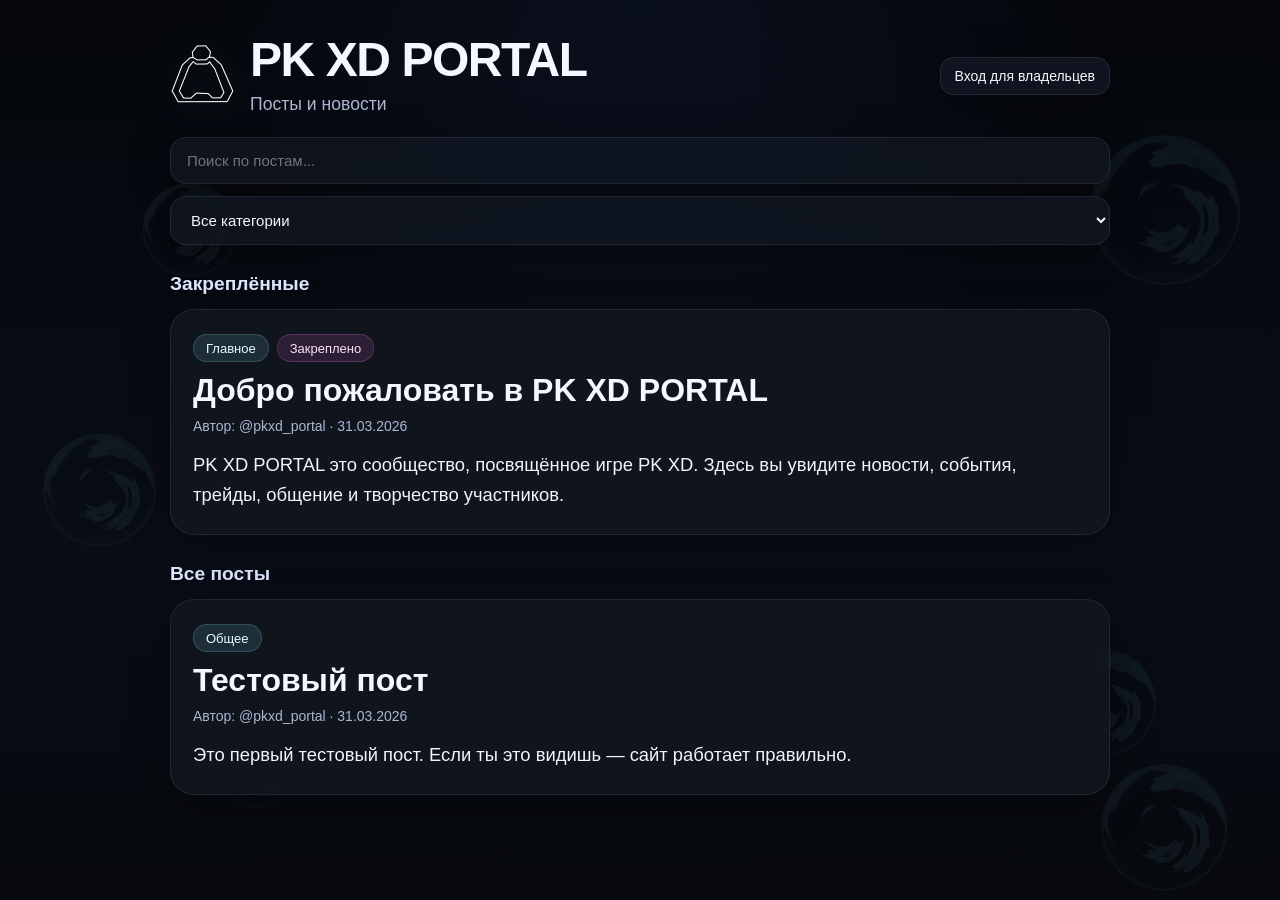
==== commit 8aab4e06: "Implement image upload and post management features Added image upload and preview functionality, al" ====
--- a/index.html
+++ b/index.html
@@ -111,11 +111,275 @@
             <input id="postImage" class="form-input" type="text" placeholder="assets/posts/..." readonly />
             <input id="imageUpload" type="file" accept="image/*" hidden />
             <button type="button" class="secondary-btn" onclick="document.getElementById('imageUpload').click()">Загрузить</button>
-[03.04.2026 9:32] TURBORAY: const loginBtn = document.getElementById("loginBtn");
+            <button type="button" class="secondary-btn" onclick="clearImage()">Убрать</button>
+          </div>
+        </label>
+
+        <div id="imagePreviewWrap" class="image-preview-wrap hidden">
+          <img id="imagePreview" class="image-preview" src="" alt="preview" />
+        </div>
+
+        <label class="form-label">
+          Текст поста
+          <textarea id="postContent" class="form-textarea" placeholder="Текст поста. Каждая новая строка станет отдельным абзацем."></textarea>
+        </label>
+      </div>
+
+      <div class="modal-footer">
+        <button type="button" class="secondary-btn" onclick="closeAdminModal()">Отмена</button>
+        <button id="savePostBtn" type="button" class="primary-btn" onclick="savePostFromModal()">Сохранить</button>
+      </div>
+    </div>
+  </div>
+
+  <div id="adminMenu" class="admin-menu hidden"></div>
+
+  <script>
+    const REPO_OWNER = "pkxdportal";
+    const REPO_NAME = "pkxd-portal-posts";
+    const DEFAULT_AUTHOR = "@pkxd_portal";
+    const SITE_URL = "https://pkxdportal.github.io/pkxd-portal-posts";
+    const LOGIN_URL = "https://pkxd-auth.turborussnezkiy.workers.dev/login";
+
+    let allPosts = [];
+    let activeMenuSlug = null;
+    let isSaving = false;
+
+    function parseDate(dateStr) {
+      if (!dateStr || typeof dateStr !== "string" || !dateStr.includes(".")) {
+        return new Date(0);
+      }
+
+      const [d, m, y] = dateStr.split(".");
+      return new Date(`${y}-${m}-${d}`);
+    }
+
+    function todayDate() {
+      const now = new Date();
+      const d = String(now.getDate()).padStart(2, "0");
+      const m = String(now.getMonth() + 1).padStart(2, "0");
+      const y = now.getFullYear();
+      return `${d}.${m}.${y}`;
+    }
+
+    function sortPosts(posts) {
+      return [...posts].sort((a, b) => {
+        const aPinned = Boolean(a?.pinned);
+        const bPinned = Boolean(b?.pinned);
+
+        if (aPinned !== bPinned) {
+          return bPinned - aPinned;
+        }
+
+        return parseDate(b?.date) - parseDate(a?.date);
+      });
+    }
+
+    function escapeHtml(text) {
+      return String(text ?? "")
+        .replace(/&/g, "&amp;")
+        .replace(/</g, "&lt;")
+        .replace(/>/g, "&gt;");
+    }
+
+    function escapeAttr(text) {
+      return String(text ?? "")
+        .replace(/&/g, "&amp;")
+        .replace(/"/g, "&quot;")
+        .replace(/</g, "&lt;")
+        .replace(/>/g, "&gt;");
+    }
+
+    function normalizePost(post) {
+      return {
+        title: post?.title || "Без названия",
+        slug: post?.slug || "",
+        date: post?.date || "",
+        author: post?.author || DEFAULT_AUTHOR,
+        description: post?.description || "",
+        category: post?.category || "Общее",
+        pinned: Boolean(post?.pinned),
+        image: post?.image || ""
+      };
+    }
+
+    function slugify(text) {
+      return String(text || "post")
+        .toLowerCase()
+        .trim()
+        .replace(/[^\p{L}\p{N}\s-]/gu, "")
+        .replace(/\s+/g, "-")
+        .replace(/-+/g, "-")
+        .replace(/^-+|-+$/g, "") || "post";
+    }
+
+    function formatLineWithLinks(text) {
+      let escaped = escapeHtml(text);
+
+      escaped = escaped.replace(
+        /(https?:\/\/[^\s<]+)/g,
+        '<a href="$1" target="_blank" rel="noopener noreferrer">$1</a>'
+      );
+
+      escaped = escaped.replace(
+        /(^|[\s>])(t\.me\/[^\s<]+)/g,
+        '$1<a href="https://$2" target="_blank" rel="noopener noreferrer">$2</a>'
+      );
+
+      return escaped;
+    }
+
+    function buildParagraphs(content) {
+      return String(content || "")
+        .split("\n")
+        .map(line => line.trim())
+        .filter(Boolean)
+        .map(line => `<p>${formatLineWithLinks(line)}</p>`)
+        .join("");
+    }
+
+    function renderCard(post) {
+      const safePost = normalizePost(post);
+      const isAdminMode = document.body.classList.contains("admin");
+
+      return `
+        <div class="post-card">
+          ${safePost.image ? `
+            <a class="post-card-link" href="posts/${encodeURIComponent(safePost.slug)}.html">
+              <img class="post-card-image" src="${escapeAttr(safePost.image)}" alt="${escapeAttr(safePost.title)}" />
+            </a>
+          ` : ""}
+
+          <a class="post-card-link" href="posts/${encodeURIComponent(safePost.slug)}.html">
+            <div class="post-card-top">
+              <div class="tag-row">
+                <span class="tag">${escapeHtml(safePost.category)}</span>
+                ${safePost.pinned ? `<span class="tag pin-tag">Закреплено</span>` : ""}
+              </div>
+            </div>
+            <h3>${escapeHtml(safePost.title)}</h3>
+            <div class="meta">Автор: ${escapeHtml(safePost.author)} · ${escapeHtml(safePost.date)}</div>
+            <p>${escapeHtml(safePost.description)}</p>
+          </a>
+
+          ${isAdminMode ? `
+            <button
+              class="post-more-btn"
+              type="button"
+              onclick="toggleAdminMenu(event, '${escapeAttr(safePost.slug)}')"
+              aria-label="Открыть меню поста"
+            >⋮</button>
+          ` : ""}
+        </div>
+      `;
+    }
+
+    function renderPosts() {
+      closeAdminMenu();
+
+      const search = document.getElementById("searchInput").value.trim().toLowerCase();
+      const category = document.getElementById("categoryFilter").value;
+
+      const filtered = sortPosts(allPosts).filter((rawPost) => {
+        const post = normalizePost(rawPost);
+
+        const title = post.title.toLowerCase();
+        const description = post.description.toLowerCase();
+        const postCategory = post.category.toLowerCase();
+
+        const matchSearch =
+          title.includes(search) ||
+          description.includes(search) ||
+          postCategory.includes(search);
+
+        const matchCategory =
+          category === "all" || post.category === category;
+
+        return matchSearch && matchCategory;
+      });
+
+      const pinned = filtered.filter(post => post.pinned);
+      const regular = filtered.filter(post => !post.pinned);
+
+      const pinnedSection = document.getElementById("pinnedSection");
+      const pinnedList = document.getElementById("pinnedList");
+      const postList = document.getElementById("postList");
+
+      pinnedList.innerHTML = pinned.map(renderCard).join("");
+      postList.innerHTML = regular.map(renderCard).join("");
+
+      if (pinned.length > 0) {
+        pinnedSection.classList.remove("hidden");
+      } else {
+        pinnedSection.classList.add("hidden");
+      }
+
+      if (regular.length === 0 && pinned.length === 0) {
+        postList.innerHTML = `<div class="empty-state">Ничего не найдено.</div>`;
+      }
+    }
+
+    function fillCategories(posts) {
+      const select = document.getElementById("categoryFilter");
+      select.innerHTML = `<option value="all">Все категории</option>`;
+
+      const categories = [
+        ...new Set(posts.map(post => normalizePost(post).category))
+      ].sort((a, b) => a.localeCompare(b, "ru"));
+
+      for (const cat of categories) {
+        const option = document.createElement("option");
+        option.value = cat;
+        option.textContent = cat;
+        select.appendChild(option);
+      }
+    }
+
+    function login() {
+      window.location.href = LOGIN_URL;
+    }
+
+    function logout() {
+      localStorage.removeItem("gh_token");
+      localStorage.removeItem("gh_login");
+      document.body.classList.remove("admin");
+      updateAuthUI();
+      closeAdminMenu();
+      location.reload();
+    }
+
+    function readAuthFromHash() {
+      const hash = window.location.hash.startsWith("#")
+        ? window.location.hash.slice(1)
+        : "";
+
+      if (!hash) return;
+
+      const params = new URLSearchParams(hash);
+      const token = params.get("gh_token");
+      const login = params.get("gh_login");
+
+      if (token && login) {
+        localStorage.setItem("gh_token", token);
+        localStorage.setItem("gh_login", login);
+
+        history.replaceState(
+          null,
+          "",
+          window.location.pathname + window.location.search
+        );
+      }
+    }
+
+    function updateAuthUI() {
+      const token = localStorage.getItem("gh_token");
+      const loginValue = localStorage.getItem("gh_login");
+
+      const loginBtn = document.getElementById("loginBtn");
       const logoutBtn = document.getElementById("logoutBtn");
       const newPostBtn = document.getElementById("newPostBtn");
 
-      if (token && login === "pkxdportal") {
+      if (token && loginValue === "pkxdportal") {
         document.body.classList.add("admin");
         loginBtn.classList.add("hidden");
         logoutBtn.classList.remove("hidden");
@@ -143,24 +407,26 @@
         throw new Error("Нет GitHub токена. Войди заново.");
       }
 
-      const response = await fetch(url, {
+      return await fetch(url, {
         ...options,
         headers: {
-          "Authorization": Bearer ${token},
+          "Authorization": `Bearer ${token}`,
           "Accept": "application/vnd.github+json",
           ...(options.headers || {})
         }
       });
-
-      return response;
     }
 
     function encodeBase64Unicode(str) {
       return btoa(unescape(encodeURIComponent(str)));
     }
 
+    function decodeBase64Unicode(str) {
+      return decodeURIComponent(escape(atob(str)));
+    }
+
     async function getRepoFile(path) {
-      const url = https://api.github.com/repos/${REPO_OWNER}/${REPO_NAME}/contents/${path};
+      const url = `https://api.github.com/repos/${REPO_OWNER}/${REPO_NAME}/contents/${path}`;
       const response = await ghFetch(url);
 
       if (response.status === 404) {
@@ -175,7 +441,7 @@
     }
 
     async function putRepoFile(path, content, message, sha = null) {
-      const url = https://api.github.com/repos/${REPO_OWNER}/${REPO_NAME}/contents/${path};
+      const url = `https://api.github.com/repos/${REPO_OWNER}/${REPO_NAME}/contents/${path}`;
       const body = {
         message,
         content: encodeBase64Unicode(content)
@@ -202,7 +468,7 @@
     }
 
     async function putRepoBinaryFile(path, base64Content, message, sha = null) {
-      const url = https://api.github.com/repos/${REPO_OWNER}/${REPO_NAME}/contents/${path};
+      const url = `https://api.github.com/repos/${REPO_OWNER}/${REPO_NAME}/contents/${path}`;
       const body = {
         message,
         content: base64Content
@@ -229,7 +495,7 @@
     }
 
     async function deleteRepoFile(path, message, sha) {
-      const url = https://api.github.com/repos/${REPO_OWNER}/${REPO_NAME}/contents/${path};
+      const url = `https://api.github.com/repos/${REPO_OWNER}/${REPO_NAME}/contents/${path}`;
 
       const response = await ghFetch(url, {
         method: "DELETE",
@@ -256,13 +522,14 @@
         throw new Error("posts.json не найден");
       }
 
-      const json = decodeURIComponent(escape(atob(file.content.replace(/\n/g, ""))));
+      const json = decodeBase64Unicode(file.content.replace(/\n/g, ""));
       return {
         data: JSON.parse(json),
         sha: file.sha
       };
     }
-[03.04.2026 9:32] TURBORAY: async function loadPostHtmlContent(slug) {
+
+    async function loadPostHtmlContent(slug) {
       const response = await fetch(`posts/${encodeURIComponent(slug)}.html?t=${Date.now()}`, {
         cache: "no-store"
       });
@@ -311,7 +578,7 @@
   <meta property="og:description" content="${escapeAttr(description)}" />
   <meta property="og:type" content="article" />
   <meta property="og:url" content="${SITE_URL}/posts/${encodeURIComponent(slug)}.html" />
-  <meta property="og:image" content="${image ? ${SITE_URL}/${image} : `${SITE_URL}/assets/portal-badge.png`}" />
+  <meta property="og:image" content="${image ? `${SITE_URL}/${image}` : `${SITE_URL}/assets/portal-badge.png`}" />
   <link rel="stylesheet" href="../style.css" />
 </head>
 <body>
@@ -323,7 +590,7 @@
 
       <div class="tag-row">
         <span class="tag">${escapeHtml(category)}</span>
-        ${pinned ? <span class="tag pin-tag">Закреплено</span> : ""}
+        ${pinned ? `<span class="tag pin-tag">Закреплено</span>` : ""}
       </div>
 
       ${image ? `
@@ -384,8 +651,7 @@
         await navigator.clipboard.writeText(window.location.href);
         copyBtn.textContent = "✅ Ссылка скопирована";
         setTimeout(() => {
-          copyBtn.
-[03.04.2026 9:32] TURBORAY: textContent = "🔗 Копировать ссылку";
+          copyBtn.textContent = "🔗 Копировать ссылку";
         }, 1800);
       } catch (e) {
         alert("Не удалось скопировать ссылку");
@@ -428,8 +694,8 @@
       `;
 
       const rect = event.currentTarget.getBoundingClientRect();
-      menu.style.top = ${window.scrollY + rect.bottom + 8}px;
-      menu.style.left = ${window.scrollX + rect.right - 180}px;
+      menu.style.top = `${window.scrollY + rect.bottom + 8}px`;
+      menu.style.left = `${window.scrollX + rect.right - 180}px`;
       menu.classList.remove("hidden");
 
       activeMenuSlug = slug;
@@ -442,11 +708,12 @@
       if (!post) return;
 
       const safePost = normalizePost(post);
+      const htmlData = await loadPostHtmlContent(slug);
 
       await savePostData({
         ...safePost,
-        content: (await loadPostHtmlContent(slug)).content,
-        image: safePost.image || (await loadPostHtmlContent(slug)).image,
+        content: htmlData.content,
+        image: safePost.image || htmlData.image,
         pinned: !safePost.pinned
       }, slug);
     }
@@ -486,7 +753,7 @@
       document.getElementById("postDescription").value = safePost.description;
       document.getElementById("postCategory").value = safePost.category;
       document.getElementById("postPinned").checked = safePost.pinned;
-      document.getElementById("postImage").value = safePost.image  htmlData.image  "";
+      document.getElementById("postImage").value = safePost.image || htmlData.image || "";
       document.getElementById("postContent").value = htmlData.content || "";
       document.getElementById("imageUpload").value = "";
       updateImagePreview(document.getElementById("postImage").value);
@@ -496,7 +763,8 @@
     function closeAdminModal() {
       document.getElementById("adminModal").classList.add("hidden");
     }
-[03.04.2026 9:32] TURBORAY: function clearImage() {
+
+    function clearImage() {
       document.getElementById("postImage").value = "";
       document.getElementById("imageUpload").value = "";
       updateImagePreview("");
@@ -542,15 +810,15 @@
 
     async function uploadImageToRepo(file) {
       const ext = file.name.includes(".") ? file.name.split(".").pop().toLowerCase() : "png";
-      const filename = ${Date.now()}-${slugify(file.name.replace(/\.[^.]+$/, ""))}.${ext};
-      const path = assets/posts/${filename};
+      const filename = `${Date.now()}-${slugify(file.name.replace(/\.[^.]+$/, ""))}.${ext}`;
+      const path = `assets/posts/${filename}`;
 
       const base64Content = await fileToBase64(file);
 
       await putRepoBinaryFile(
         path,
         base64Content,
-        Upload image: ${filename}
+        `Upload image: ${filename}`
       );
 
       return path;
@@ -627,7 +895,7 @@
         document.getElementById("savePostBtn").disabled = false;
         document.getElementById("savePostBtn").textContent = "Сохранить";
       }
-[03.04.2026 9:32] TURBORAY: }
+    }
 
     function firstDescriptionLine(content) {
       const line = String(content || "")
@@ -652,13 +920,13 @@
 
       if (originalSlug && originalSlug !== postData.slug && oldPostHtmlFile) {
         await deleteRepoFile(
-          posts/${oldSlug}.html,
-          Delete old slug html: ${oldSlug},
+          `posts/${oldSlug}.html`,
+          `Delete old slug html: ${oldSlug}`,
           oldPostHtmlFile.sha
         );
       }
 
-      const htmlPath = posts/${postData.slug}.html;
+      const htmlPath = `posts/${postData.slug}.html`;
       const existingHtml = await getRepoFile(htmlPath);
 
       const html = buildPostHtml(postData);
@@ -666,7 +934,7 @@
       await putRepoFile(
         htmlPath,
         html,
-        ${originalSlug ? "Update" : "Create"} post: ${postData.slug},
+        `${originalSlug ? "Update" : "Create"} post: ${postData.slug}`,
         existingHtml ? existingHtml.sha : null
       );
 
@@ -678,7 +946,7 @@
       await putRepoFile(
         "posts.json",
         JSON.stringify(sortPosts(posts), null, 2),
-        ${originalSlug ? "Update" : "Create"} posts.json: ${postData.slug},
+        `${originalSlug ? "Update" : "Create"} posts.json: ${postData.slug}`,
         postsFile.sha
       );
 
@@ -704,8 +972,8 @@
 
       if (htmlFile) {
         await deleteRepoFile(
-          posts/${slug}.html,
-          Delete post: ${slug},
+          `posts/${slug}.html`,
+          `Delete post: ${slug}`,
           htmlFile.sha
         );
       }
@@ -717,7 +985,7 @@
       await putRepoFile(
         "posts.json",
         JSON.stringify(sortPosts(nextPosts), null, 2),
-        Delete post from posts.json: ${slug},
+        `Delete post from posts.json: ${slug}`,
         postsFile.sha
       );
 
@@ -753,7 +1021,7 @@
       } catch (e) {
         document.getElementById("pinnedSection").classList.add("hidden");
         document.getElementById("postList").innerHTML =
-          <div class="empty-state">Не удалось загрузить посты.</div>;
+          `<div class="empty-state">Не удалось загрузить посты.</div>`;
         console.error("Ошибка загрузки posts.json:", e);
       }
     }
